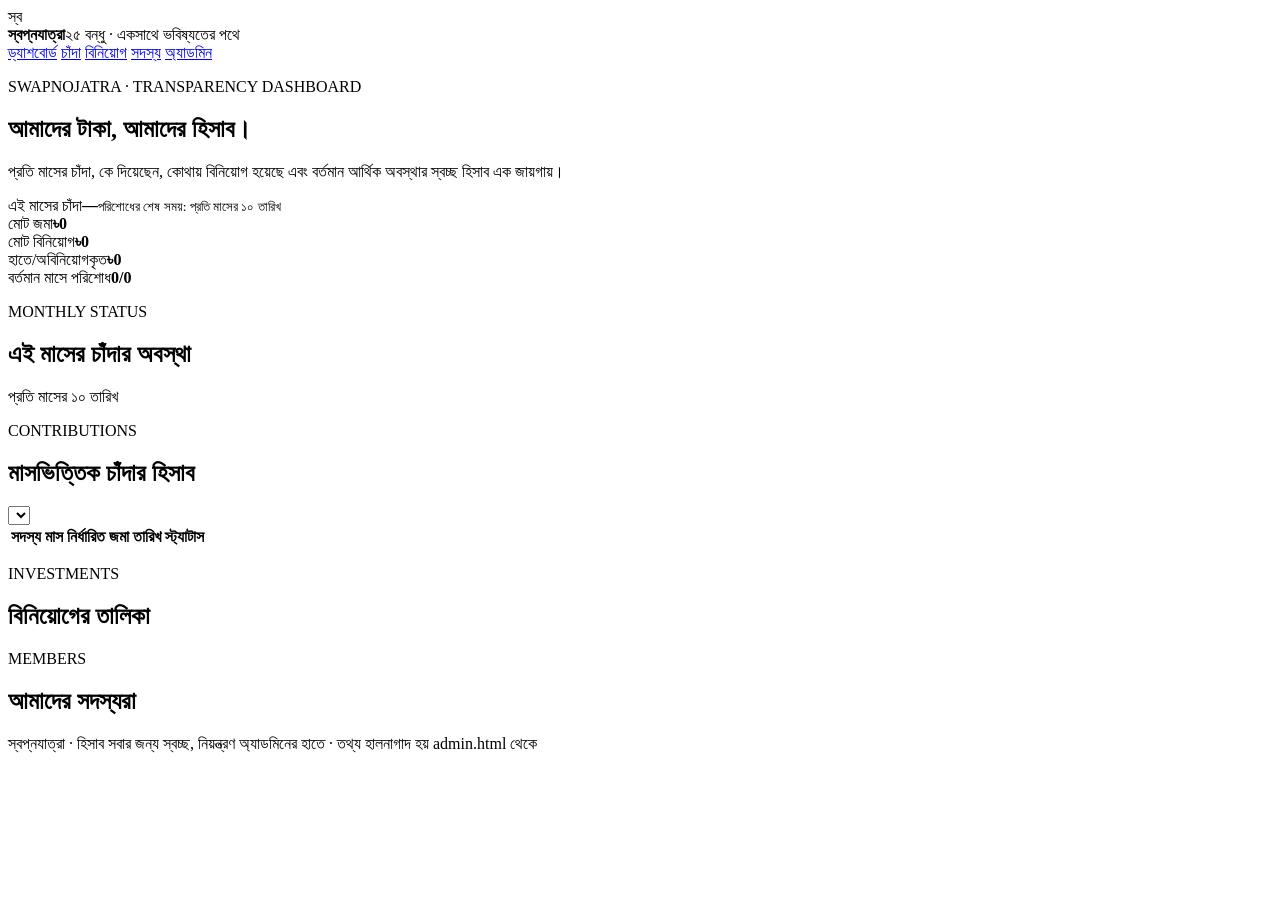
==== index.html @ 80b5aabd "Add files via upload" ====
<!doctype html>
<html lang="bn">
<head>
  <meta charset="UTF-8">
  <meta name="viewport" content="width=device-width, initial-scale=1.0">
  <title>স্বপ্নযাত্রা — আমাদের সঞ্চয় ও বিনিয়োগ</title>
  <meta name="description" content="স্বপ্নযাত্রা সংগঠনের মাসিক চাঁদা, সদস্যদের পেমেন্ট, বিনিয়োগ ও আর্থিক হিসাব।">
  <link rel="stylesheet" href="css/style.css">
</head>
<body>
<header class="topbar">
  <div class="brand"><div class="logo">স্ব</div><div><strong>স্বপ্নযাত্রা</strong><span>২৫ বন্ধু · একসাথে ভবিষ্যতের পথে</span></div></div>
  <nav>
    <a href="#dashboard">ড্যাশবোর্ড</a>
    <a href="#contributions">চাঁদা</a>
    <a href="#investments">বিনিয়োগ</a>
    <a href="#members">সদস্য</a>
    <a href="admin.html">অ্যাডমিন</a>
  </nav>
</header>

<main>
<section class="hero" id="dashboard">
  <div>
    <p class="eyebrow">SWAPNOJATRA · TRANSPARENCY DASHBOARD</p>
    <h1>আমাদের টাকা, আমাদের হিসাব।</h1>
    <p>প্রতি মাসের চাঁদা, কে দিয়েছেন, কোথায় বিনিয়োগ হয়েছে এবং বর্তমান আর্থিক অবস্থার স্বচ্ছ হিসাব এক জায়গায়।</p>
  </div>
  <div class="hero-card"><span>এই মাসের চাঁদা</span><b id="monthName">—</b><small id="dueSmall">পরিশোধের শেষ সময়: প্রতি মাসের ১০ তারিখ</small></div>
</section>

<section class="stats">
  <div class="stat"><span>মোট জমা</span><strong id="totalContributions">৳0</strong></div>
  <div class="stat"><span>মোট বিনিয়োগ</span><strong id="totalInvestments">৳0</strong></div>
  <div class="stat"><span>হাতে/অবিনিয়োগকৃত</span><strong id="cashBalance">৳0</strong></div>
  <div class="stat"><span>বর্তমান মাসে পরিশোধ</span><strong id="paidCount">0/0</strong></div>
</section>

<section class="panel">
  <div class="panel-head"><div><p class="eyebrow">MONTHLY STATUS</p><h2 id="statusTitle">এই মাসের চাঁদার অবস্থা</h2></div><span class="badge" id="dueBadge">প্রতি মাসের ১০ তারিখ</span></div>
  <div id="paymentStatus" class="member-grid"></div>
</section>

<section class="panel" id="contributions">
  <div class="panel-head"><div><p class="eyebrow">CONTRIBUTIONS</p><h2>মাসভিত্তিক চাঁদার হিসাব</h2></div>
    <select id="monthFilter"></select>
  </div>
  <div class="table-wrap"><table><thead><tr><th>সদস্য</th><th>মাস</th><th>নির্ধারিত</th><th>জমা</th><th>তারিখ</th><th>স্ট্যাটাস</th></tr></thead><tbody id="contributionRows"></tbody></table></div>
</section>

<section class="panel" id="investments">
  <div class="panel-head"><div><p class="eyebrow">INVESTMENTS</p><h2>বিনিয়োগের তালিকা</h2></div></div>
  <div class="investment-grid" id="investmentCards"></div>
</section>

<section class="panel" id="members">
  <div class="panel-head"><div><p class="eyebrow">MEMBERS</p><h2>আমাদের সদস্যরা</h2></div></div>
  <div id="membersGrid" class="member-grid"></div>
</section>
</main>

<footer>স্বপ্নযাত্রা · হিসাব সবার জন্য স্বচ্ছ, নিয়ন্ত্রণ অ্যাডমিনের হাতে · তথ্য হালনাগাদ হয় admin.html থেকে</footer>
<script src="js/app.js"></script>
</body>
</html>
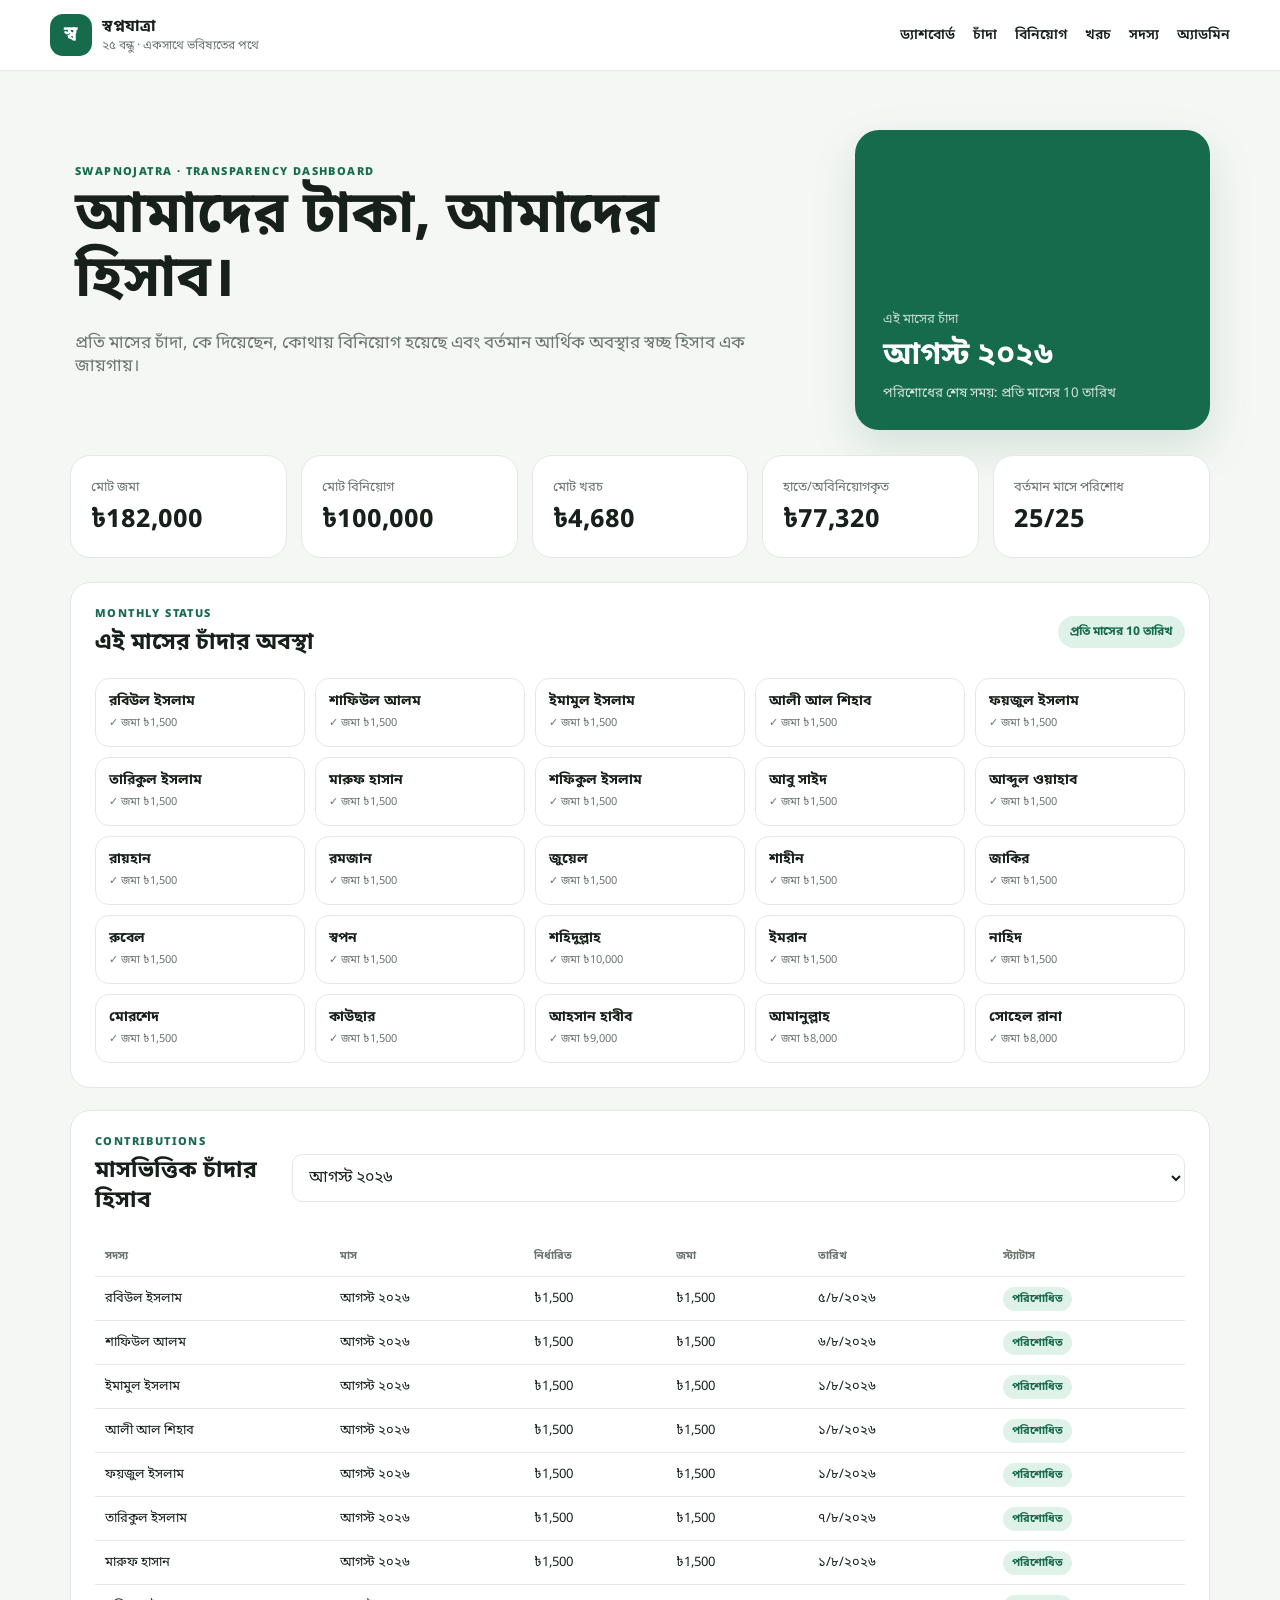
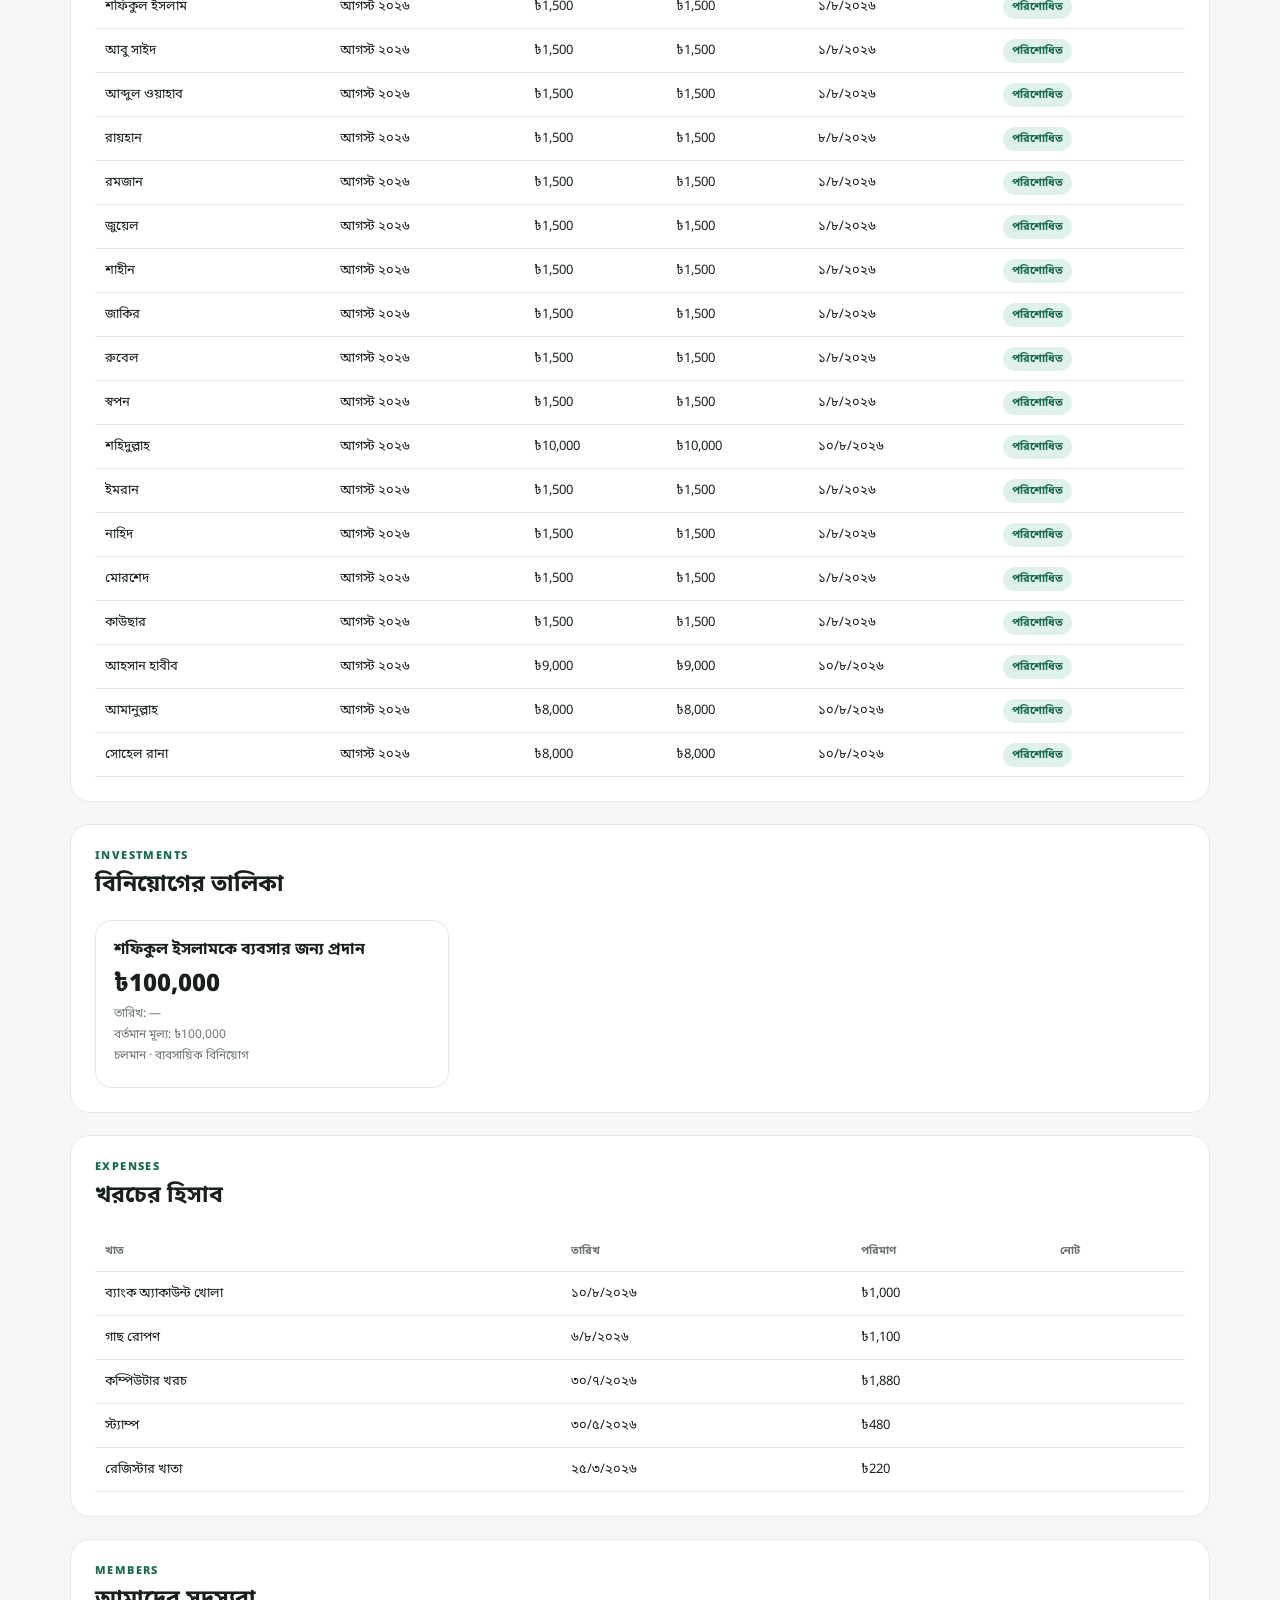
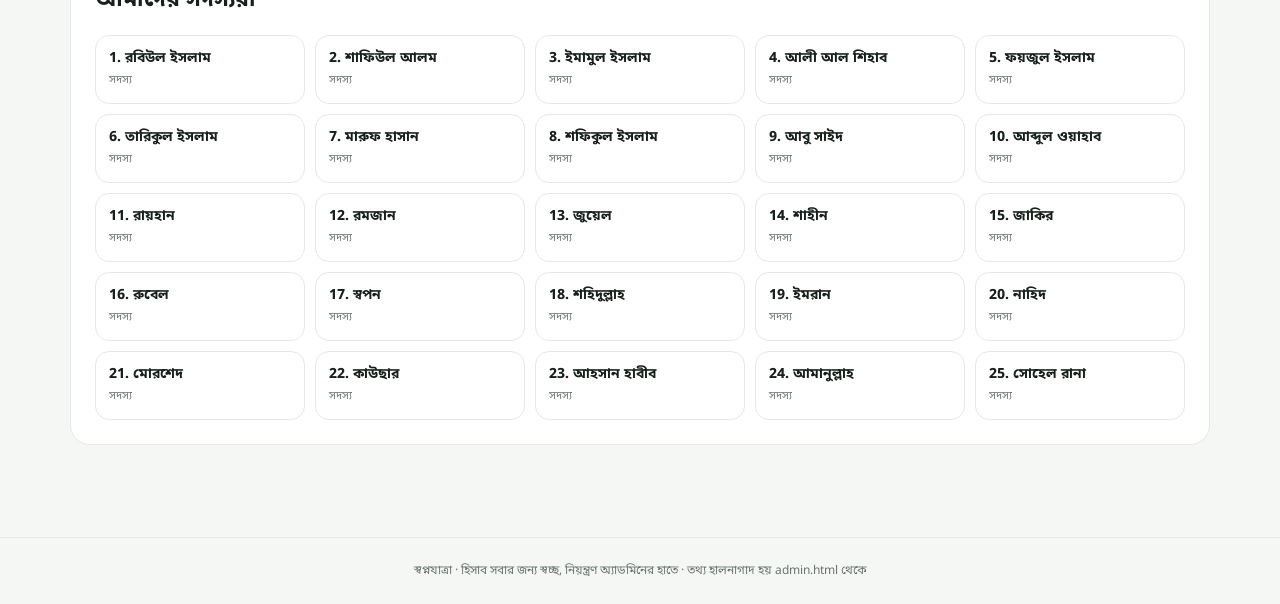
==== commit 496a111b: "Update index.html" ====
--- a/index.html
+++ b/index.html
@@ -14,6 +14,7 @@
     <a href="#dashboard">ড্যাশবোর্ড</a>
     <a href="#contributions">চাঁদা</a>
     <a href="#investments">বিনিয়োগ</a>
+    <a href="#expenses">খরচ</a>
     <a href="#members">সদস্য</a>
     <a href="admin.html">অ্যাডমিন</a>
   </nav>
@@ -32,6 +33,7 @@
 <section class="stats">
   <div class="stat"><span>মোট জমা</span><strong id="totalContributions">৳0</strong></div>
   <div class="stat"><span>মোট বিনিয়োগ</span><strong id="totalInvestments">৳0</strong></div>
+  <div class="stat"><span>মোট খরচ</span><strong id="totalExpenses">৳0</strong></div>
   <div class="stat"><span>হাতে/অবিনিয়োগকৃত</span><strong id="cashBalance">৳0</strong></div>
   <div class="stat"><span>বর্তমান মাসে পরিশোধ</span><strong id="paidCount">0/0</strong></div>
 </section>
@@ -53,6 +55,11 @@
   <div class="investment-grid" id="investmentCards"></div>
 </section>
 
+<section class="panel" id="expenses">
+  <div class="panel-head"><div><p class="eyebrow">EXPENSES</p><h2>খরচের হিসাব</h2></div></div>
+  <div class="table-wrap"><table><thead><tr><th>খাত</th><th>তারিখ</th><th>পরিমাণ</th><th>নোট</th></tr></thead><tbody id="expenseRows"></tbody></table></div>
+</section>
+
 <section class="panel" id="members">
   <div class="panel-head"><div><p class="eyebrow">MEMBERS</p><h2>আমাদের সদস্যরা</h2></div></div>
   <div id="membersGrid" class="member-grid"></div>
--- a/css/style.css
+++ b/css/style.css
@@ -0,0 +1,25 @@
+@import url('https://fonts.googleapis.com/css2?family=Noto+Sans+Bengali:wght@400;500;600;700;800&display=swap');
+:root{--ink:#17201b;--muted:#6b756f;--line:#e4e9e5;--bg:#f5f7f5;--card:#fff;--accent:#176b4d;--accent2:#dff2e9;--danger:#a33d3d;--warn:#9b6a00}
+*{box-sizing:border-box}html{scroll-behavior:smooth}body{margin:0;background:var(--bg);color:var(--ink);font-family:"Noto Sans Bengali",system-ui,sans-serif}a{color:inherit;text-decoration:none}
+.topbar{position:sticky;top:0;z-index:10;background:rgba(255,255,255,.94);backdrop-filter:blur(12px);border-bottom:1px solid var(--line);padding:14px max(20px,calc((100% - 1180px)/2));display:flex;align-items:center;justify-content:space-between;gap:20px}.brand{display:flex;align-items:center;gap:10px}.brand span{display:block;font-size:12px;color:var(--muted)}.logo{width:42px;height:42px;border-radius:13px;background:var(--accent);color:#fff;display:grid;place-items:center;font-weight:800;font-size:20px}.topbar nav{display:flex;gap:18px;font-size:14px;font-weight:600}.topbar nav a:hover{color:var(--accent)}
+main{max-width:1180px;margin:auto;padding:34px 20px 70px}.hero{display:grid;grid-template-columns:1.5fr .7fr;gap:24px;align-items:stretch;margin:25px 0}.hero>div:first-child{padding:35px 5px}.eyebrow{font-size:11px;letter-spacing:1.4px;color:var(--accent);font-weight:800;margin:0 0 7px}.hero h1{font-size:clamp(32px,5vw,58px);line-height:1.1;margin:0 0 18px}.hero p:not(.eyebrow){font-size:17px;color:var(--muted);max-width:680px}.hero-card{background:var(--accent);color:#fff;border-radius:24px;padding:28px;display:flex;flex-direction:column;justify-content:end;min-height:230px;box-shadow:0 18px 45px rgba(23,107,77,.15)}.hero-card span{opacity:.75;font-size:13px}.hero-card b{font-size:31px;margin:8px 0}.hero-card small{opacity:.8}
+.stats{display:grid;grid-template-columns:repeat(auto-fit,minmax(150px,1fr));gap:14px;margin:0 0 24px}.stat,.panel{background:var(--card);border:1px solid var(--line);border-radius:20px}.stat{padding:20px}.stat span{font-size:13px;color:var(--muted)}.stat strong{display:block;font-size:25px;margin-top:6px}
+.panel{padding:24px;margin:22px 0}.panel-head{display:flex;align-items:center;justify-content:space-between;gap:15px;margin-bottom:20px}.panel h2{margin:0;font-size:23px}.panel h3{margin-top:0}.badge{font-size:12px;background:var(--accent2);color:var(--accent);padding:8px 12px;border-radius:999px;font-weight:700}
+.member-grid{display:grid;grid-template-columns:repeat(5,1fr);gap:10px}.member-card{border:1px solid var(--line);border-radius:14px;padding:13px;background:#fff}.member-card strong{display:block;font-size:14px}.member-card small{color:var(--muted);font-size:11px}.status-paid{color:var(--accent)}.status-unpaid{color:var(--danger)}.status-late{color:var(--warn)}
+.table-wrap{overflow:auto}table{width:100%;border-collapse:collapse;font-size:13px}th,td{text-align:left;padding:13px 10px;border-bottom:1px solid var(--line);white-space:nowrap}th{color:var(--muted);font-size:11px;text-transform:uppercase}.pill{padding:5px 9px;border-radius:999px;font-weight:700;font-size:11px}.pill.paid{background:var(--accent2);color:var(--accent)}.pill.unpaid{background:#fde8e8;color:var(--danger)}
+.investment-grid{display:grid;grid-template-columns:repeat(3,1fr);gap:14px}.investment{border:1px solid var(--line);border-radius:16px;padding:18px}.investment h3{font-size:16px;margin:0 0 8px}.investment .amount{font-size:24px;font-weight:800}.investment p{color:var(--muted);font-size:12px;margin:5px 0}
+.form-grid{display:grid;grid-template-columns:repeat(3,1fr);gap:14px;margin-bottom:15px}label{font-size:12px;font-weight:700;color:var(--muted)}input,select{display:block;width:100%;margin-top:6px;border:1px solid var(--line);border-radius:10px;padding:11px 12px;font:inherit;background:#fff;color:var(--ink)}button{border:0;border-radius:10px;padding:11px 16px;font:inherit;font-weight:700;cursor:pointer}.primary{background:var(--accent);color:#fff}.secondary{background:#edf1ee;color:var(--ink);margin-top:20px}.form-msg{font-size:12px;margin-left:10px}.muted{color:var(--muted)}.hidden{display:none}.admin-tabs{display:flex;gap:8px;margin-bottom:20px}.tab{background:#edf1ee}.tab.active{background:var(--accent);color:#fff}.admin-form{border-top:1px solid var(--line);padding-top:20px}
+footer{text-align:center;color:var(--muted);font-size:12px;padding:25px;border-top:1px solid var(--line)}
+@media(max-width:800px){.topbar{align-items:flex-start}.topbar nav{display:none}.hero{grid-template-columns:1fr}.stats{grid-template-columns:repeat(2,1fr)}.member-grid{grid-template-columns:repeat(2,1fr)}.investment-grid{grid-template-columns:1fr}.form-grid{grid-template-columns:1fr}.panel{padding:18px}}
+
+/* --- added for static admin.html (no backend) --- */
+.lock-wrap{max-width:380px;margin:90px auto;padding:0 20px}
+.lock-wrap .panel{text-align:center}
+.toolbar{display:flex;gap:10px;flex-wrap:wrap;margin:14px 0}
+.jsonbox{width:100%;min-height:240px;font-family:ui-monospace,monospace;font-size:12.5px;border:1px solid var(--line);border-radius:10px;padding:12px}
+.row-actions{display:flex;justify-content:flex-end;margin-top:8px}
+.checklist{max-height:280px;overflow:auto;border:1px solid var(--line);border-radius:10px;padding:6px 14px}
+.checklist label{display:flex;align-items:center;gap:8px;font-weight:600;color:var(--ink);padding:8px 0;border-bottom:1px solid var(--line)}
+.checklist label:last-child{border-bottom:none}
+.checklist input{width:auto;margin:0}
+.small-btn{padding:7px 12px;font-size:12px}
